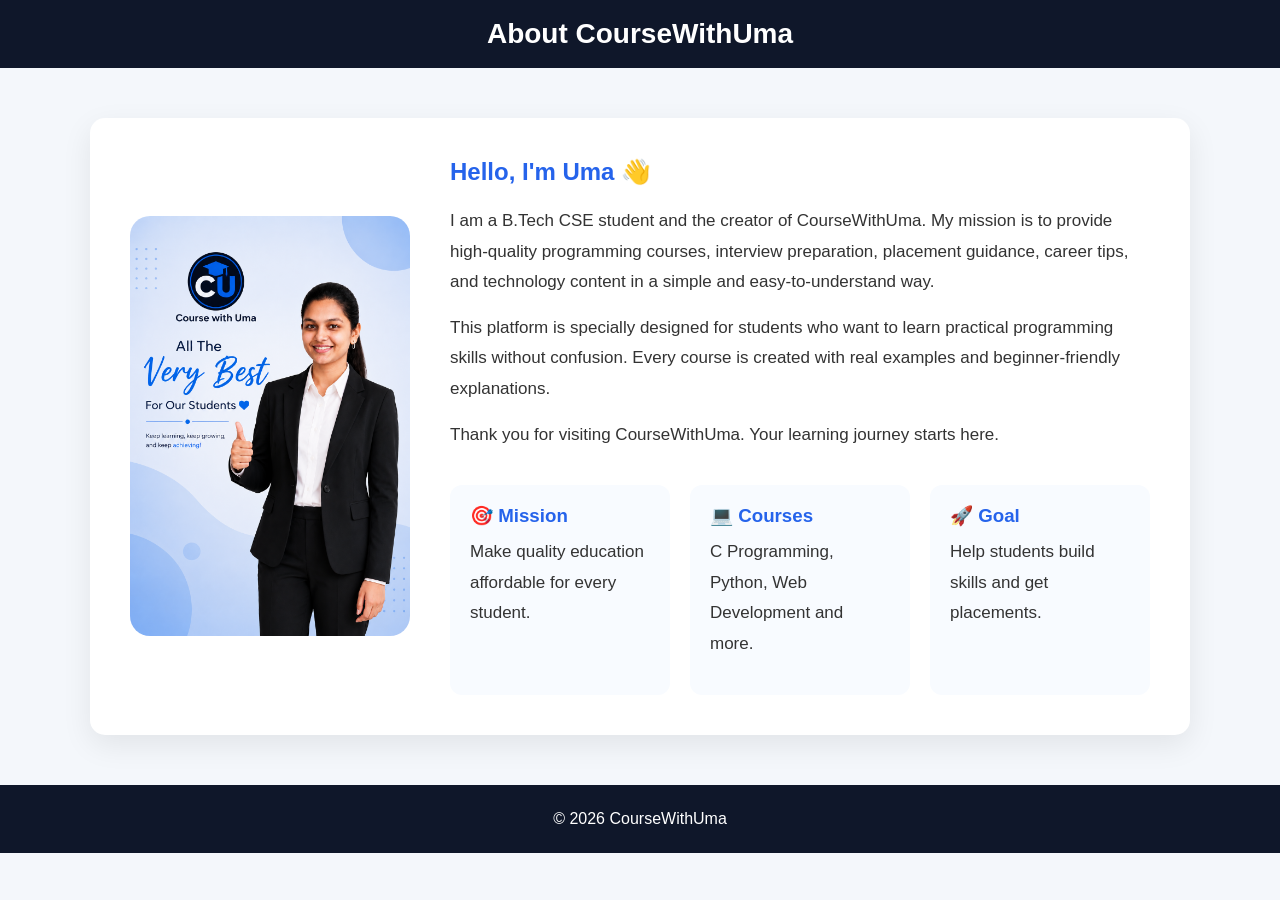
==== about.html @ 113f5dc3 "Add About page for CourseWithUma This file contains the HTML structure and styling for the About pag" ====
<!DOCTYPE html>
<html lang="en">
<head>
<meta charset="UTF-8">
<meta name="viewport" content="width=device-width, initial-scale=1.0">
<title>About | CourseWithUma</title>

<style>

*{
margin:0;
padding:0;
box-sizing:border-box;
font-family:Segoe UI,sans-serif;
}

body{
background:#f4f7fb;
color:#333;
}

header{
background:#0f172a;
color:#fff;
padding:18px;
text-align:center;
font-size:28px;
font-weight:bold;
}

.container{
max-width:1100px;
margin:50px auto;
background:#fff;
border-radius:15px;
padding:40px;
box-shadow:0 10px 30px rgba(0,0,0,.08);
display:flex;
gap:40px;
align-items:center;
flex-wrap:wrap;
}

img{
width:280px;
border-radius:20px;
}

.content{
flex:1;
}

h2{
color:#2563eb;
margin-bottom:20px;
}

p{
line-height:1.8;
font-size:17px;
margin-bottom:15px;
}

.cards{
display:grid;
grid-template-columns:repeat(auto-fit,minmax(220px,1fr));
gap:20px;
margin-top:35px;
}

.card{
background:#f8fbff;
padding:20px;
border-radius:12px;
transition:.3s;
}

.card:hover{
transform:translateY(-5px);
}

.card h3{
color:#2563eb;
margin-bottom:10px;
}

footer{
text-align:center;
padding:25px;
background:#0f172a;
color:white;
margin-top:40px;
}

</style>

</head>

<body>

<header>About CourseWithUma</header>

<div class="container">

<img src="images/uma.png">

<div class="content">

<h2>Hello, I'm Uma 👋</h2>

<p>I am a B.Tech CSE student and the creator of CourseWithUma. My mission is to provide high-quality programming courses, interview preparation, placement guidance, career tips, and technology content in a simple and easy-to-understand way.</p>

<p>This platform is specially designed for students who want to learn practical programming skills without confusion. Every course is created with real examples and beginner-friendly explanations.</p>

<p>Thank you for visiting CourseWithUma. Your learning journey starts here.</p>

<div class="cards">

<div class="card">
<h3>🎯 Mission</h3>
<p>Make quality education affordable for every student.</p>
</div>

<div class="card">
<h3>💻 Courses</h3>
<p>C Programming, Python, Web Development and more.</p>
</div>

<div class="card">
<h3>🚀 Goal</h3>
<p>Help students build skills and get placements.</p>
</div>

</div>

</div>

</div>

<footer>

© 2026 CourseWithUma

</footer>

</body>
</html>
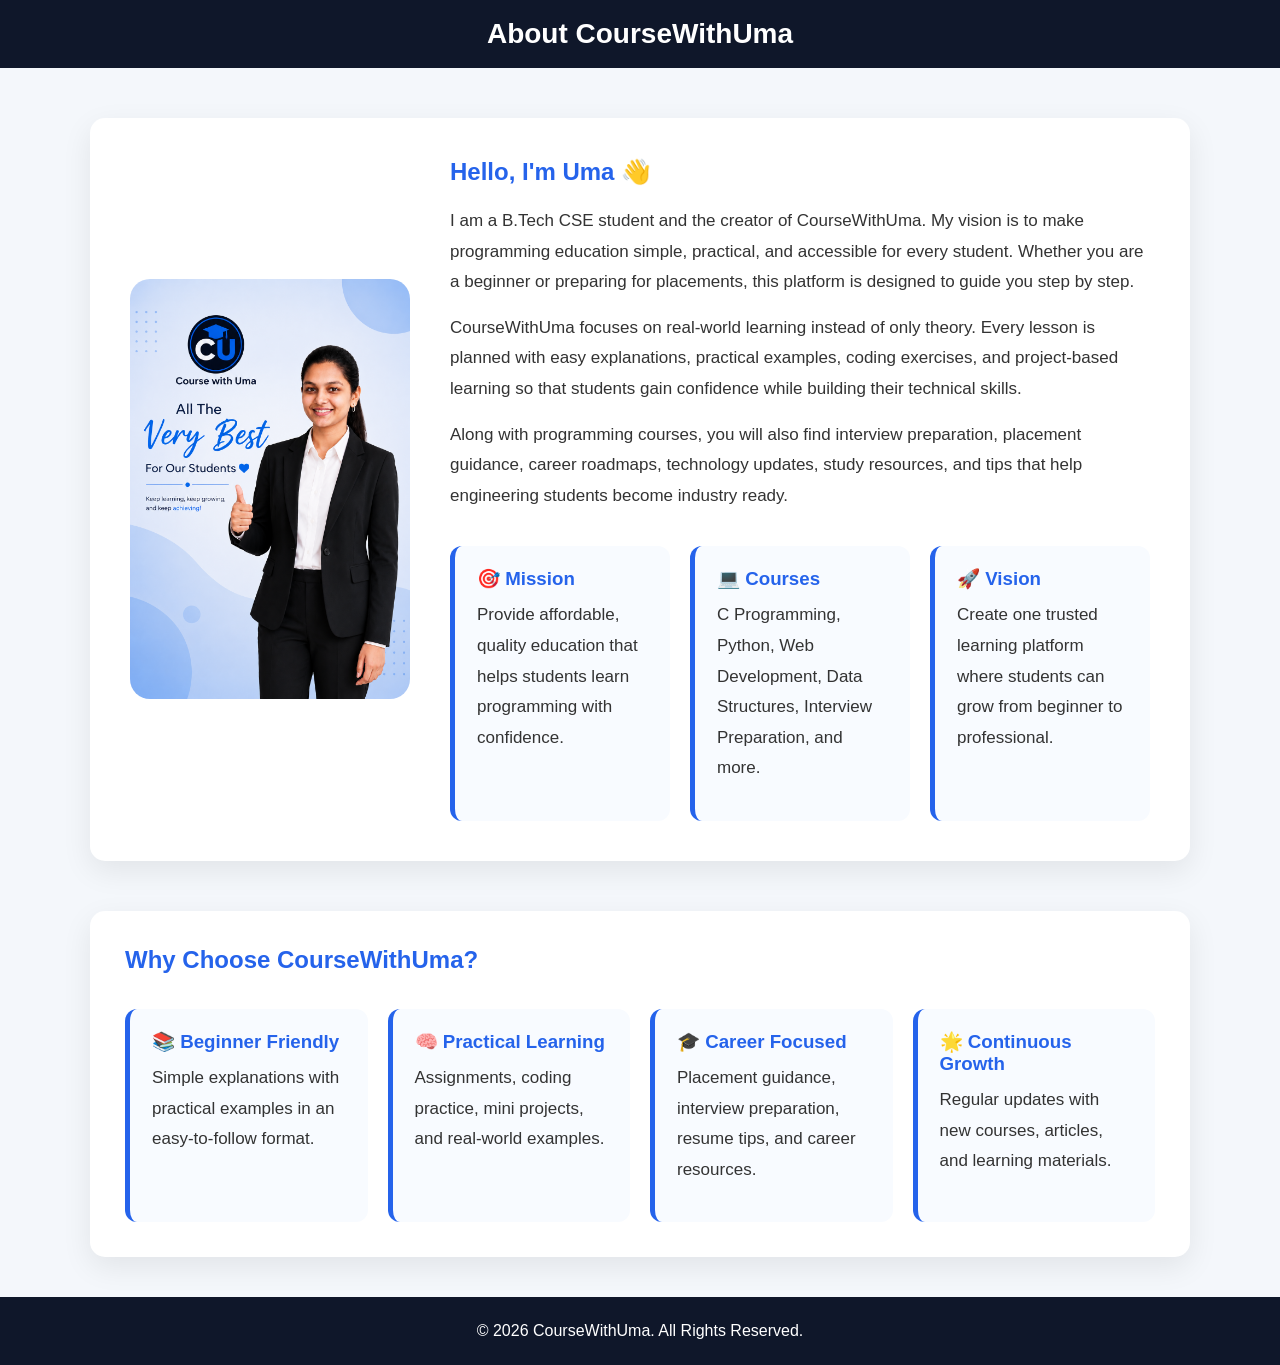
==== commit 220f4542: "Revise About page content and styles Updated the About page with new content and styling enhancement" ====
--- a/about.html
+++ b/about.html
@@ -1,147 +1,49 @@
 <!DOCTYPE html>
-<html lang="en">
-<head>
-<meta charset="UTF-8">
-<meta name="viewport" content="width=device-width, initial-scale=1.0">
-<title>About | CourseWithUma</title>
-
+<html lang="en"><head><meta charset="UTF-8"><meta name="viewport" content="width=device-width,initial-scale=1.0"><title>About | CourseWithUma</title>
 <style>
-
-*{
-margin:0;
-padding:0;
-box-sizing:border-box;
-font-family:Segoe UI,sans-serif;
-}
-
-body{
-background:#f4f7fb;
-color:#333;
-}
-
-header{
-background:#0f172a;
-color:#fff;
-padding:18px;
-text-align:center;
-font-size:28px;
-font-weight:bold;
-}
-
-.container{
-max-width:1100px;
-margin:50px auto;
-background:#fff;
-border-radius:15px;
-padding:40px;
-box-shadow:0 10px 30px rgba(0,0,0,.08);
-display:flex;
-gap:40px;
-align-items:center;
-flex-wrap:wrap;
-}
-
-img{
-width:280px;
-border-radius:20px;
-}
-
-.content{
-flex:1;
-}
-
-h2{
-color:#2563eb;
-margin-bottom:20px;
-}
-
-p{
-line-height:1.8;
-font-size:17px;
-margin-bottom:15px;
-}
-
-.cards{
-display:grid;
-grid-template-columns:repeat(auto-fit,minmax(220px,1fr));
-gap:20px;
-margin-top:35px;
-}
-
-.card{
-background:#f8fbff;
-padding:20px;
-border-radius:12px;
-transition:.3s;
-}
-
-.card:hover{
-transform:translateY(-5px);
-}
-
-.card h3{
-color:#2563eb;
-margin-bottom:10px;
-}
-
-footer{
-text-align:center;
-padding:25px;
-background:#0f172a;
-color:white;
-margin-top:40px;
-}
-
-</style>
-
-</head>
-
-<body>
-
+*{margin:0;padding:0;box-sizing:border-box;font-family:Segoe UI,sans-serif}
+body{background:#f4f7fb;color:#333}
+header{background:#0f172a;color:#fff;padding:18px;text-align:center;font-size:28px;font-weight:bold}
+.container{max-width:1100px;margin:50px auto;background:#fff;border-radius:15px;padding:40px;box-shadow:0 10px 30px rgba(0,0,0,.08);display:flex;gap:40px;align-items:center;flex-wrap:wrap}
+img{width:280px;border-radius:20px}
+.content{flex:1}
+.reveal{opacity:0;transform:translateY(30px);transition:all .6s ease}
+.reveal.show{opacity:1;transform:translateY(0)}
+h2{color:#2563eb;margin-bottom:20px}
+p{line-height:1.8;font-size:17px;margin-bottom:15px}
+.cards{display:grid;grid-template-columns:repeat(auto-fit,minmax(220px,1fr));gap:20px;margin-top:35px}
+.card{background:#f8fbff;padding:22px;border-radius:12px;transition:.3s;border-left:5px solid #2563eb}
+.card:hover{transform:translateY(-6px);box-shadow:0 10px 25px rgba(37,99,235,.15)}
+.card h3{color:#2563eb;margin-bottom:10px}
+.section{max-width:1100px;margin:0 auto 40px;background:#fff;padding:35px;border-radius:15px;box-shadow:0 10px 30px rgba(0,0,0,.08)}
+footer{text-align:center;padding:25px;background:#0f172a;color:#fff;margin-top:40px}
+</style></head><body>
 <header>About CourseWithUma</header>
-
 <div class="container">
-
-<img src="images/uma.png">
-
+<img class="reveal" src="images/uma.png">
 <div class="content">
-
-<h2>Hello, I'm Uma 👋</h2>
-
-<p>I am a B.Tech CSE student and the creator of CourseWithUma. My mission is to provide high-quality programming courses, interview preparation, placement guidance, career tips, and technology content in a simple and easy-to-understand way.</p>
-
-<p>This platform is specially designed for students who want to learn practical programming skills without confusion. Every course is created with real examples and beginner-friendly explanations.</p>
-
-<p>Thank you for visiting CourseWithUma. Your learning journey starts here.</p>
-
+<h2 class="reveal">Hello, I'm Uma 👋</h2>
+<p class="reveal">I am a B.Tech CSE student and the creator of CourseWithUma. My vision is to make programming education simple, practical, and accessible for every student. Whether you are a beginner or preparing for placements, this platform is designed to guide you step by step.</p>
+<p class="reveal">CourseWithUma focuses on real-world learning instead of only theory. Every lesson is planned with easy explanations, practical examples, coding exercises, and project-based learning so that students gain confidence while building their technical skills.</p>
+<p class="reveal">Along with programming courses, you will also find interview preparation, placement guidance, career roadmaps, technology updates, study resources, and tips that help engineering students become industry ready.</p>
 <div class="cards">
-
-<div class="card">
-<h3>🎯 Mission</h3>
-<p>Make quality education affordable for every student.</p>
+<div class="card reveal"><h3>🎯 Mission</h3><p>Provide affordable, quality education that helps students learn programming with confidence.</p></div>
+<div class="card reveal"><h3>💻 Courses</h3><p>C Programming, Python, Web Development, Data Structures, Interview Preparation, and more.</p></div>
+<div class="card reveal"><h3>🚀 Vision</h3><p>Create one trusted learning platform where students can grow from beginner to professional.</p></div>
 </div>
-
-<div class="card">
-<h3>💻 Courses</h3>
-<p>C Programming, Python, Web Development and more.</p>
+</div></div>
+<div class="section">
+<h2 class="reveal">Why Choose CourseWithUma?</h2>
+<div class="cards">
+<div class="card reveal"><h3>📚 Beginner Friendly</h3><p>Simple explanations with practical examples in an easy-to-follow format.</p></div>
+<div class="card reveal"><h3>🧠 Practical Learning</h3><p>Assignments, coding practice, mini projects, and real-world examples.</p></div>
+<div class="card reveal"><h3>🎓 Career Focused</h3><p>Placement guidance, interview preparation, resume tips, and career resources.</p></div>
+<div class="card reveal"><h3>🌟 Continuous Growth</h3><p>Regular updates with new courses, articles, and learning materials.</p></div>
 </div>
-
-<div class="card">
-<h3>🚀 Goal</h3>
-<p>Help students build skills and get placements.</p>
 </div>
-
-</div>
-
-</div>
-
-</div>
-
-<footer>
-
-© 2026 CourseWithUma
-
-</footer>
-
-</body>
-</html>
+<footer>© 2026 CourseWithUma. All Rights Reserved.</footer>
+<script>
+const obs=new IntersectionObserver(es=>es.forEach(e=>{if(e.isIntersecting)e.target.classList.add('show')}),{threshold:.1});
+document.querySelectorAll('.reveal').forEach(el=>obs.observe(el));
+</script>
+</body></html>
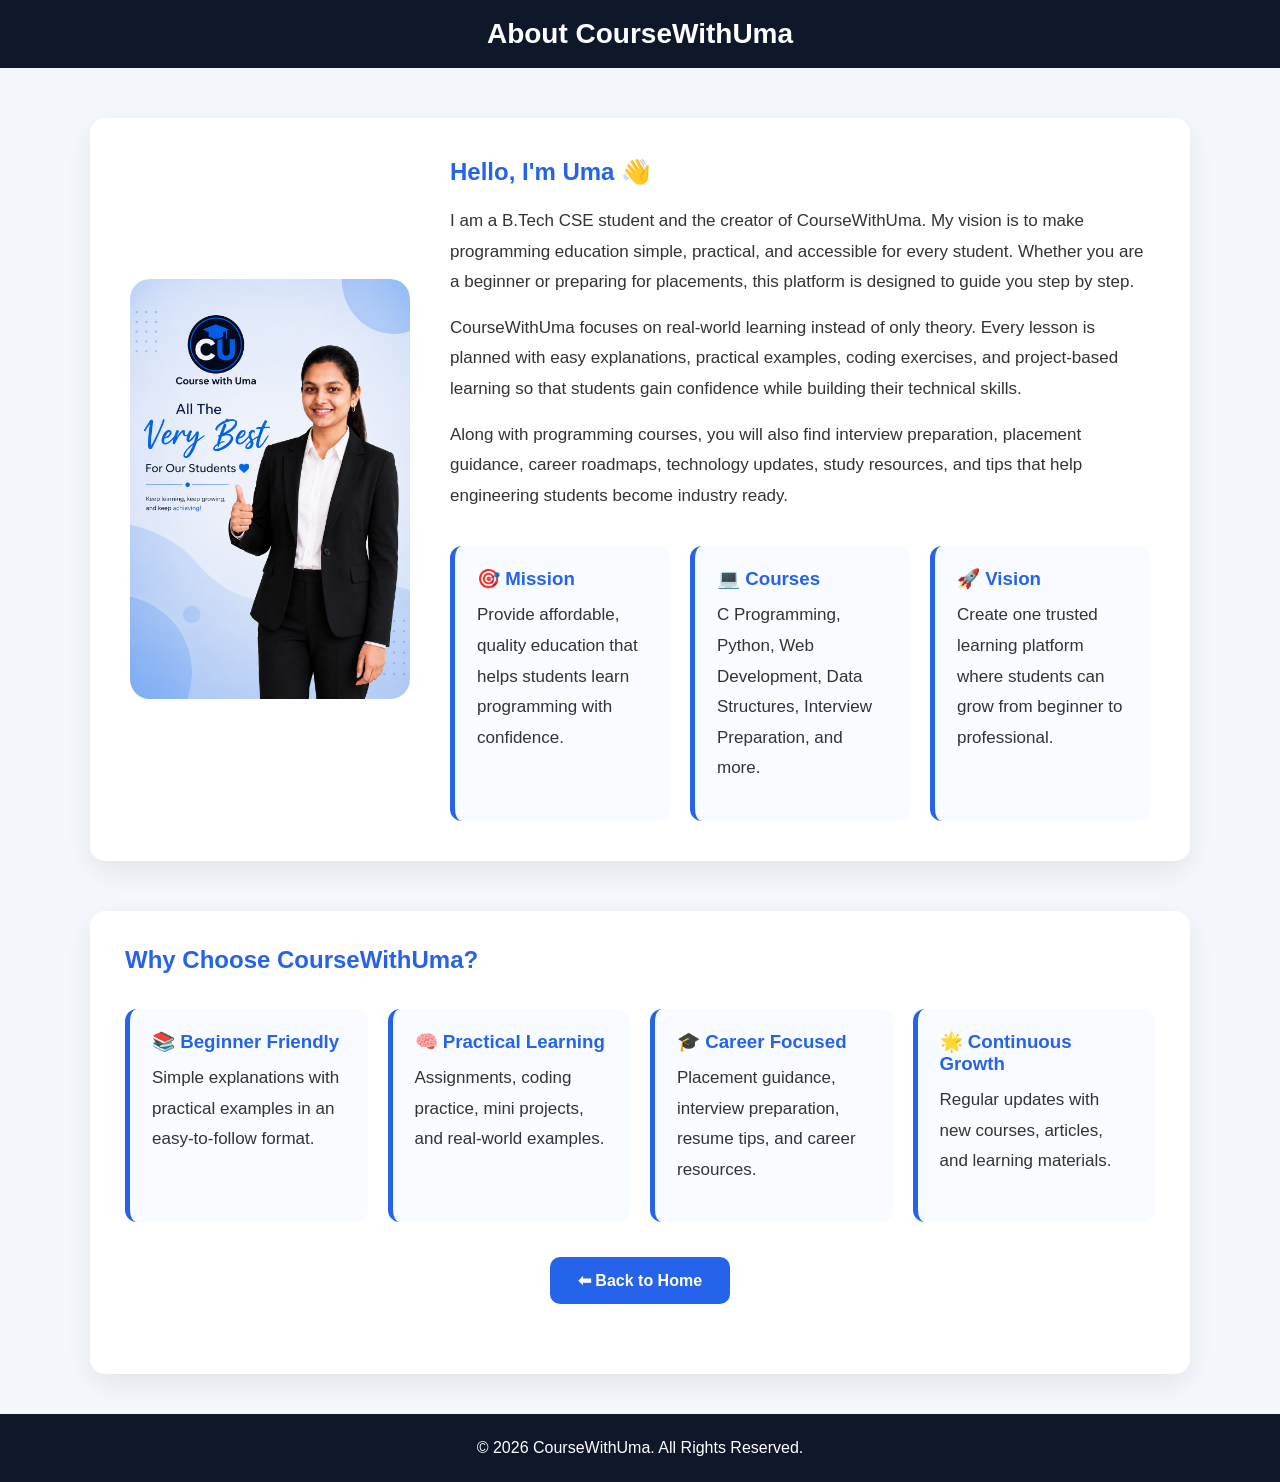
==== commit 0b63447b: "Enhance about.html with back button and styles Added a back button and improved card styles." ====
--- a/about.html
+++ b/about.html
@@ -14,8 +14,11 @@
 .cards{display:grid;grid-template-columns:repeat(auto-fit,minmax(220px,1fr));gap:20px;margin-top:35px}
 .card{background:#f8fbff;padding:22px;border-radius:12px;transition:.3s;border-left:5px solid #2563eb}
 .card:hover{transform:translateY(-6px);box-shadow:0 10px 25px rgba(37,99,235,.15)}
+.section{max-width:1100px;margin:0 auto 40px;background:#fff;padding:35px;border-radius:15px;box-shadow:0 10px 30px rgba(0,0,0,.08)}
 .card h3{color:#2563eb;margin-bottom:10px}
-.section{max-width:1100px;margin:0 auto 40px;background:#fff;padding:35px;border-radius:15px;box-shadow:0 10px 30px rgba(0,0,0,.08)}
+.back{text-align:center;margin:35px 0}
+.back a{display:inline-block;background:#2563eb;color:#fff;text-decoration:none;padding:14px 28px;border-radius:10px;font-weight:600;transition:.3s}
+.back a:hover{background:#1d4ed8;transform:translateY(-3px)}
 footer{text-align:center;padding:25px;background:#0f172a;color:#fff;margin-top:40px}
 </style></head><body>
 <header>About CourseWithUma</header>
@@ -30,8 +33,7 @@
 <div class="card reveal"><h3>🎯 Mission</h3><p>Provide affordable, quality education that helps students learn programming with confidence.</p></div>
 <div class="card reveal"><h3>💻 Courses</h3><p>C Programming, Python, Web Development, Data Structures, Interview Preparation, and more.</p></div>
 <div class="card reveal"><h3>🚀 Vision</h3><p>Create one trusted learning platform where students can grow from beginner to professional.</p></div>
-</div>
-</div></div>
+</div></div></div>
 <div class="section">
 <h2 class="reveal">Why Choose CourseWithUma?</h2>
 <div class="cards">
@@ -40,6 +42,7 @@
 <div class="card reveal"><h3>🎓 Career Focused</h3><p>Placement guidance, interview preparation, resume tips, and career resources.</p></div>
 <div class="card reveal"><h3>🌟 Continuous Growth</h3><p>Regular updates with new courses, articles, and learning materials.</p></div>
 </div>
+<div class="back reveal"><a href="home.html">⬅ Back to Home</a></div>
 </div>
 <footer>© 2026 CourseWithUma. All Rights Reserved.</footer>
 <script>
